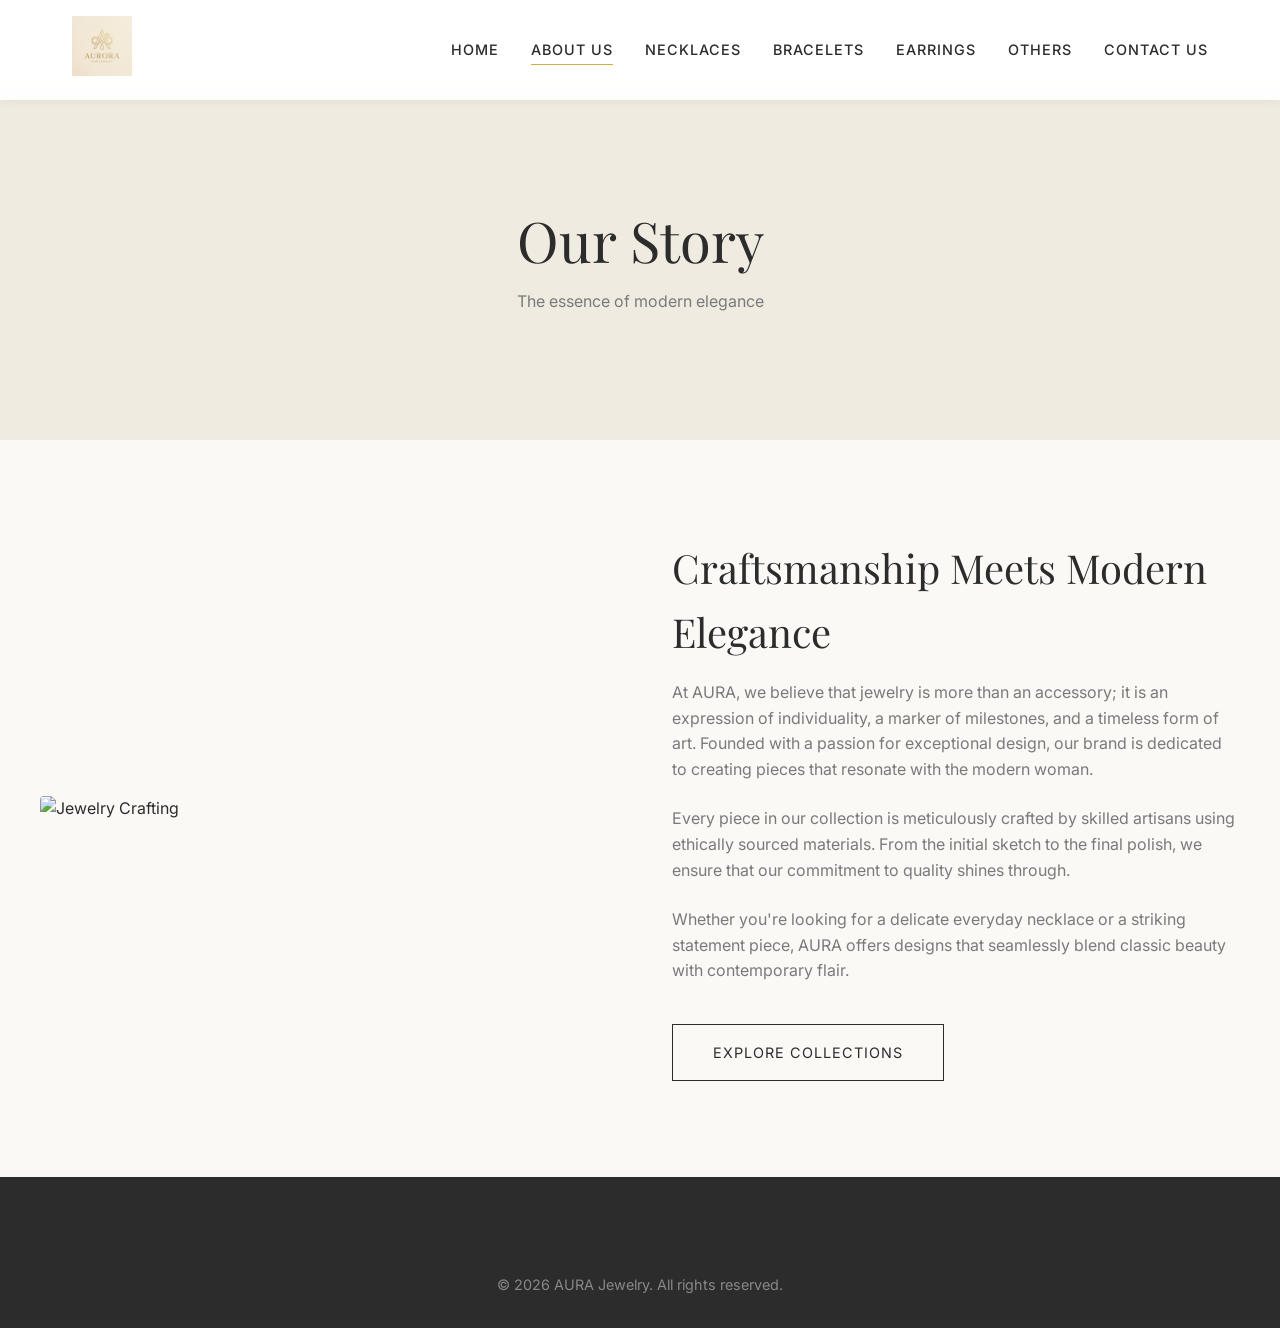
==== about.html @ 78b6ec24 "Add files via upload" ====
<!DOCTYPE html>
<html lang="en">
<head>
    <meta charset="UTF-8">
    <meta name="viewport" content="width=device-width, initial-scale=1.0">
    <title>About Us | AURA Jewelry</title>
    <link rel="stylesheet" href="css/style.css">
    <link rel="stylesheet" href="https://cdnjs.cloudflare.com/ajax/libs/font-awesome/6.4.0/css/all.min.css">
</head>
<body>
    <header>
        <div class="nav-container">
            <a href="index.html" class="logo">
                <img src="images/logo.png" alt="AURA Jewelry Logo">
            </a>
            <nav class="nav-links">
                <a href="index.html">Home</a>
                <a href="about.html" class="active">About Us</a>
                <a href="necklaces.html">Necklaces</a>
                <a href="bracelets.html">Bracelets</a>
                <a href="earrings.html">Earrings</a>
                <a href="others.html">Others</a>
                <a href="contact.html">Contact Us</a>
            </nav>
            <div class="mobile-menu-btn">
                <i class="fas fa-bars"></i>
            </div>
        </div>
    </header>

    <main>
        <div class="page-header">
            <div class="container">
                <h1>Our Story</h1>
                <p style="margin-top: 1rem; color: var(--text-light);">The essence of modern elegance</p>
            </div>
        </div>

        <section class="section container">
            <div class="about-content">
                <div class="about-img">
                    <img src="https://images.unsplash.com/photo-1573408301145-b98c41460c38?q=80&w=800&auto=format&fit=crop" alt="Jewelry Crafting">
                </div>
                <div class="about-text">
                    <h2>Craftsmanship Meets Modern Elegance</h2>
                    <p>At AURA, we believe that jewelry is more than an accessory; it is an expression of individuality, a marker of milestones, and a timeless form of art. Founded with a passion for exceptional design, our brand is dedicated to creating pieces that resonate with the modern woman.</p>
                    <p>Every piece in our collection is meticulously crafted by skilled artisans using ethically sourced materials. From the initial sketch to the final polish, we ensure that our commitment to quality shines through.</p>
                    <p>Whether you're looking for a delicate everyday necklace or a striking statement piece, AURA offers designs that seamlessly blend classic beauty with contemporary flair.</p>
                    <a href="necklaces.html" class="btn btn-outline" style="margin-top: 1rem;">Explore Collections</a>
                </div>
            </div>
        </section>
    </main>

    <footer>
        <div class="container">
            <div class="footer-bottom" style="border-top: none;">
                <p>&copy; 2026 AURA Jewelry. All rights reserved.</p>
            </div>
        </div>
    </footer>

    <script src="js/main.js"></script>
</body>
</html>
---- css/style.css ----
@import url('https://fonts.googleapis.com/css2?family=Playfair+Display:ital,wght@0,400;0,600;1,400&family=Inter:wght@300;400;500&display=swap');

:root {
    --primary-color: #D4AF37; /* Gold */
    --secondary-color: #B76E79; /* Rose Gold */
    --bg-color: #FAF9F6; /* Off-white */
    --text-dark: #2C2C2C;
    --text-light: #7A7A7A;
    --white: #FFFFFF;
    --font-heading: 'Playfair Display', serif;
    --font-body: 'Inter', sans-serif;
    --transition: all 0.3s cubic-bezier(0.25, 0.8, 0.25, 1);
}

* {
    margin: 0;
    padding: 0;
    box-sizing: border-box;
}

body {
    font-family: var(--font-body);
    background-color: var(--bg-color);
    color: var(--text-dark);
    line-height: 1.6;
    overflow-x: hidden;
}

a {
    text-decoration: none;
    color: inherit;
    transition: var(--transition);
}

ul {
    list-style: none;
}

/* Typography */
h1, h2, h3, h4 {
    font-family: var(--font-heading);
    font-weight: 400;
}

h1 { font-size: 3.5rem; line-height: 1.2; }
h2 { font-size: 2.5rem; margin-bottom: 1rem; }
h3 { font-size: 1.5rem; margin-bottom: 0.5rem; }

/* Header & Navigation */
header {
    background-color: rgba(255, 255, 255, 0.95);
    backdrop-filter: blur(10px);
    position: fixed;
    width: 100%;
    top: 0;
    z-index: 1000;
    box-shadow: 0 2px 10px rgba(0,0,0,0.05);
}

.nav-container {
    max-width: 1200px;
    margin: 0 auto;
    padding: 1rem 2rem;
    display: flex;
    justify-content: space-between;
    align-items: center;
}

.logo img {
    height: 60px;
    object-fit: contain;
}

.nav-links {
    display: flex;
    gap: 2rem;
}

.nav-links a {
    font-size: 0.9rem;
    text-transform: uppercase;
    letter-spacing: 1px;
    font-weight: 500;
    position: relative;
}

.nav-links a::after {
    content: '';
    position: absolute;
    width: 0;
    height: 1px;
    bottom: -4px;
    left: 0;
    background-color: var(--primary-color);
    transition: var(--transition);
}

.nav-links a:hover::after, .nav-links a.active::after {
    width: 100%;
}

.mobile-menu-btn {
    display: none;
    font-size: 1.5rem;
    cursor: pointer;
}

/* Layout container */
.container {
    max-width: 1200px;
    margin: 0 auto;
    padding: 0 2rem;
}

/* Hero Section */
.hero {
    height: 100vh;
    display: flex;
    align-items: center;
    justify-content: center;
    text-align: center;
    background: linear-gradient(rgba(250, 249, 246, 0.8), rgba(250, 249, 246, 0.8)), url('https://images.unsplash.com/photo-1599643478514-4a42041628d6?q=80&w=2000&auto=format&fit=crop') center/cover;
    padding-top: 80px;
}

.hero-content {
    max-width: 800px;
    animation: fadeIn 1s ease-out forwards;
}

.hero p {
    font-size: 1.2rem;
    color: var(--text-light);
    margin: 1.5rem 0 2.5rem;
}

.btn {
    display: inline-block;
    padding: 1rem 2.5rem;
    background-color: var(--text-dark);
    color: var(--white);
    text-transform: uppercase;
    letter-spacing: 1px;
    font-size: 0.9rem;
    border: 1px solid var(--text-dark);
    cursor: pointer;
}

.btn:hover {
    background-color: transparent;
    color: var(--text-dark);
}

.btn-outline {
    background-color: transparent;
    color: var(--text-dark);
}

.btn-outline:hover {
    background-color: var(--text-dark);
    color: var(--white);
}

/* Section styles */
.section {
    padding: 6rem 0;
}

.section-title {
    text-align: center;
    margin-bottom: 4rem;
}

/* Product Grid */
.product-grid {
    display: grid;
    grid-template-columns: repeat(auto-fill, minmax(250px, 1fr));
    gap: 3rem 2rem;
}

.product-card {
    text-align: center;
    group: hover;
    transition: var(--transition);
}

.product-image-container {
    position: relative;
    overflow: hidden;
    margin-bottom: 1.5rem;
    background-color: var(--white);
    aspect-ratio: 4/5;
    display: flex;
    align-items: center;
    justify-content: center;
}

.product-image-container img {
    width: 100%;
    height: 100%;
    object-fit: cover;
    transition: transform 0.7s ease;
}

.product-card:hover .product-image-container img {
    transform: scale(1.05);
}

.product-overlay {
    position: absolute;
    bottom: -50px;
    left: 0;
    width: 100%;
    display: flex;
    justify-content: center;
    gap: 1rem;
    transition: bottom 0.3s ease;
    padding-bottom: 1rem;
}

.product-card:hover .product-overlay {
    bottom: 0;
}

.action-btn {
    background: rgba(255, 255, 255, 0.9);
    border: none;
    width: 40px;
    height: 40px;
    border-radius: 50%;
    display: flex;
    align-items: center;
    justify-content: center;
    cursor: pointer;
    box-shadow: 0 2px 5px rgba(0,0,0,0.1);
    transition: var(--transition);
}

.action-btn:hover {
    background: var(--primary-color);
    color: white;
}

.product-title {
    font-family: var(--font-body);
    font-size: 1rem;
    margin-bottom: 0.5rem;
}

.product-price {
    color: var(--text-light);
    font-family: var(--font-heading);
    font-style: italic;
}

/* Footer */
footer {
    background-color: var(--text-dark);
    color: var(--white);
    padding: 4rem 0 2rem;
}

.footer-content {
    display: grid;
    grid-template-columns: repeat(auto-fit, minmax(200px, 1fr));
    gap: 3rem;
    margin-bottom: 3rem;
}

.footer-col h4 {
    color: var(--primary-color);
    font-size: 1.2rem;
    margin-bottom: 1.5rem;
}

.footer-col ul li {
    margin-bottom: 0.8rem;
}

.footer-col a {
    color: #ccc;
}

.footer-col a:hover {
    color: var(--primary-color);
}

.footer-bottom {
    text-align: center;
    padding-top: 2rem;
    border-top: 1px solid rgba(255,255,255,0.1);
    color: #888;
    font-size: 0.9rem;
}

/* About Page */
.page-header {
    height: 40vh;
    display: flex;
    align-items: center;
    justify-content: center;
    background-color: #f0ebe1;
    margin-top: 80px;
    text-align: center;
}

.about-content {
    display: grid;
    grid-template-columns: 1fr 1fr;
    gap: 4rem;
    align-items: center;
}

.about-text p {
    margin-bottom: 1.5rem;
    color: var(--text-light);
}

.about-img img {
    width: 100%;
    border-radius: 4px;
}

/* Contact Page */
.contact-wrapper {
    display: grid;
    grid-template-columns: 1fr 1fr;
    gap: 4rem;
}

.contact-info-item {
    margin-bottom: 2rem;
}

.contact-info-item h4 {
    margin-bottom: 0.5rem;
}

.contact-form {
    display: flex;
    flex-direction: column;
    gap: 1.5rem;
}

.form-group input, .form-group textarea {
    width: 100%;
    padding: 1rem;
    border: 1px solid #ddd;
    background: transparent;
    font-family: inherit;
    outline: none;
    transition: border-color 0.3s;
}

.form-group input:focus, .form-group textarea:focus {
    border-color: var(--primary-color);
}

/* Product Detail Page */
.product-detail-container {
    display: grid;
    grid-template-columns: 1fr 1fr;
    gap: 4rem;
    margin-top: 120px;
    margin-bottom: 6rem;
}

.product-gallery img {
    width: 100%;
    border-radius: 4px;
}

.product-info h1 {
    font-size: 2.5rem;
    margin-bottom: 1rem;
}

.product-info .price {
    font-size: 1.5rem;
    color: var(--primary-color);
    font-family: var(--font-heading);
    margin-bottom: 2rem;
}

.product-info .desc {
    color: var(--text-light);
    margin-bottom: 2rem;
    line-height: 1.8;
}

.add-to-cart-wrapper {
    display: flex;
    gap: 1rem;
    margin-bottom: 3rem;
}

.qty-input {
    width: 80px;
    padding: 0.8rem;
    border: 1px solid #ddd;
    text-align: center;
}

/* Animations */
@keyframes fadeIn {
    from { opacity: 0; transform: translateY(20px); }
    to { opacity: 1; transform: translateY(0); }
}

/* Responsive */
@media (max-width: 768px) {
    h1 { font-size: 2.5rem; }
    h2 { font-size: 2rem; }
    
    .nav-links {
        position: fixed;
        top: 80px;
        left: -100%;
        width: 100%;
        height: calc(100vh - 80px);
        background: var(--white);
        flex-direction: column;
        align-items: center;
        justify-content: center;
        transition: 0.5s ease;
    }

    .nav-links.active {
        left: 0;
    }

    .mobile-menu-btn {
        display: block;
    }

    .about-content, .contact-wrapper, .product-detail-container {
        grid-template-columns: 1fr;
    }
}
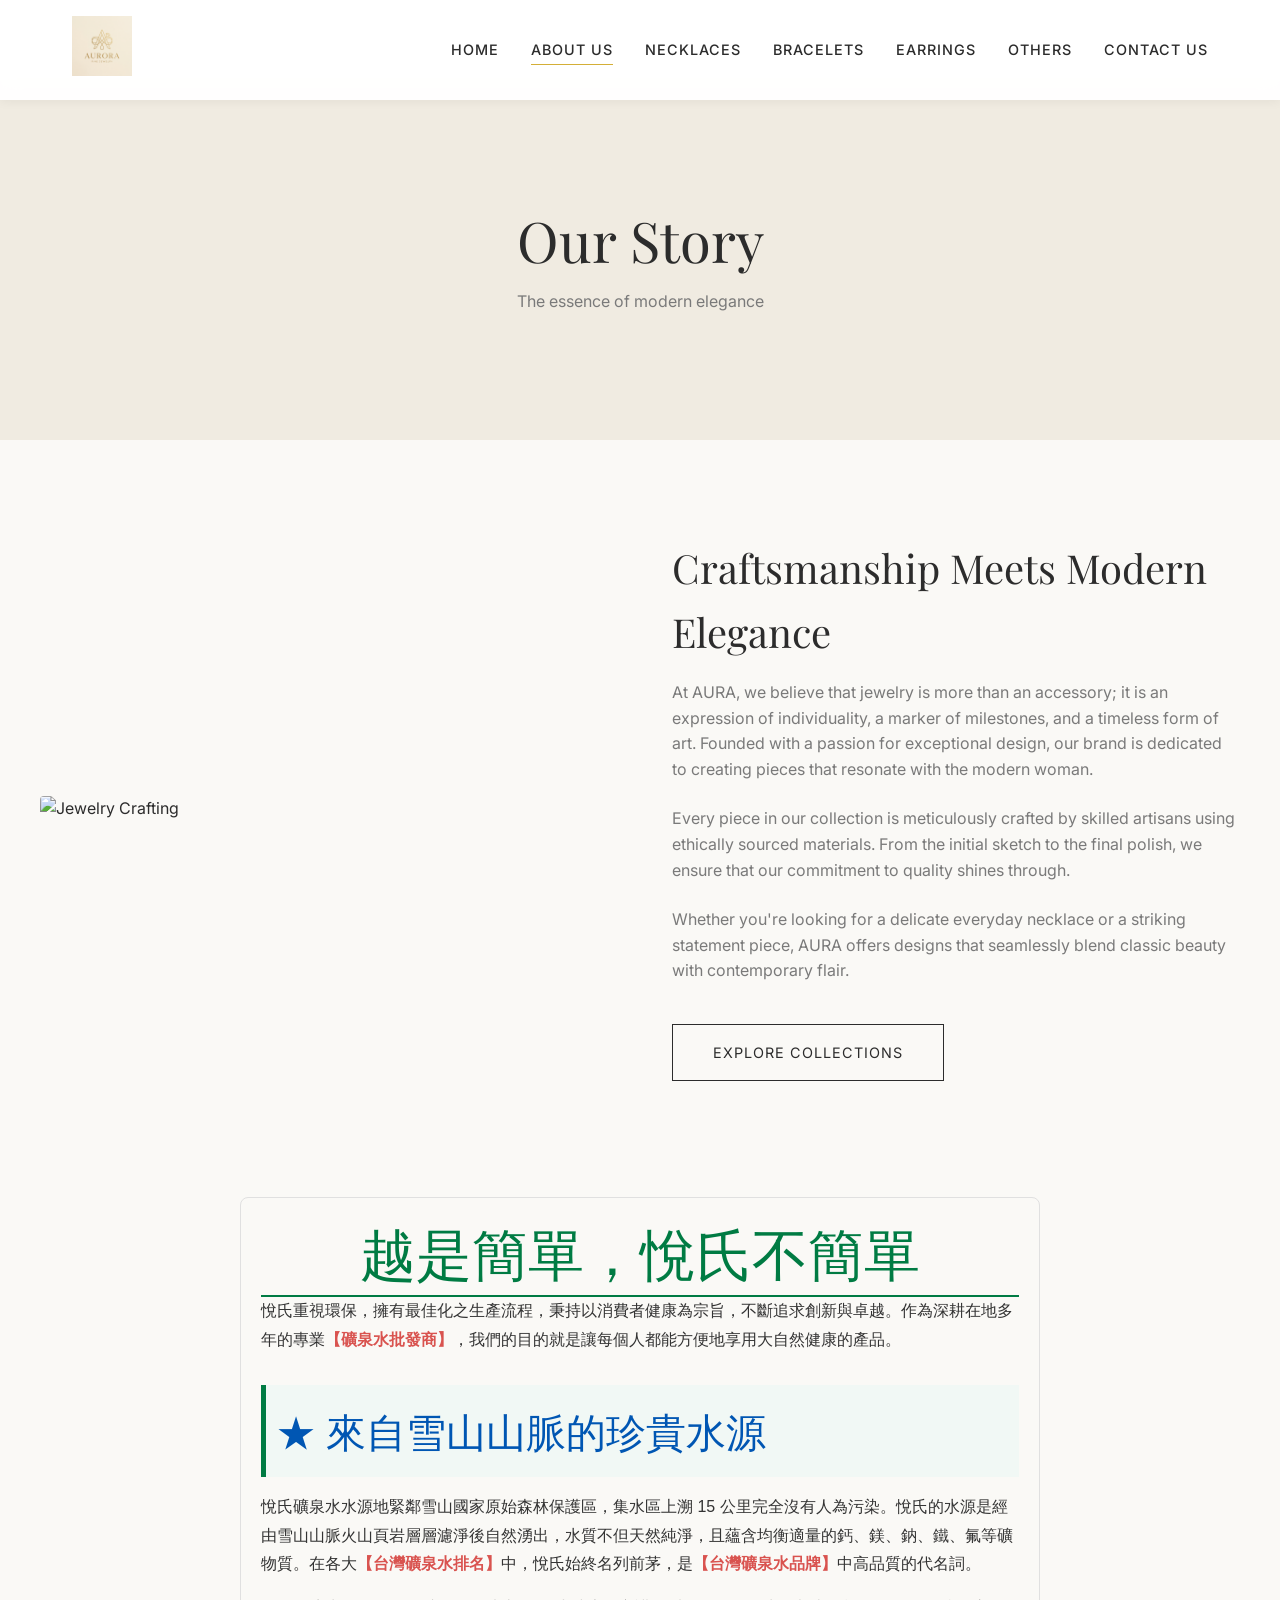
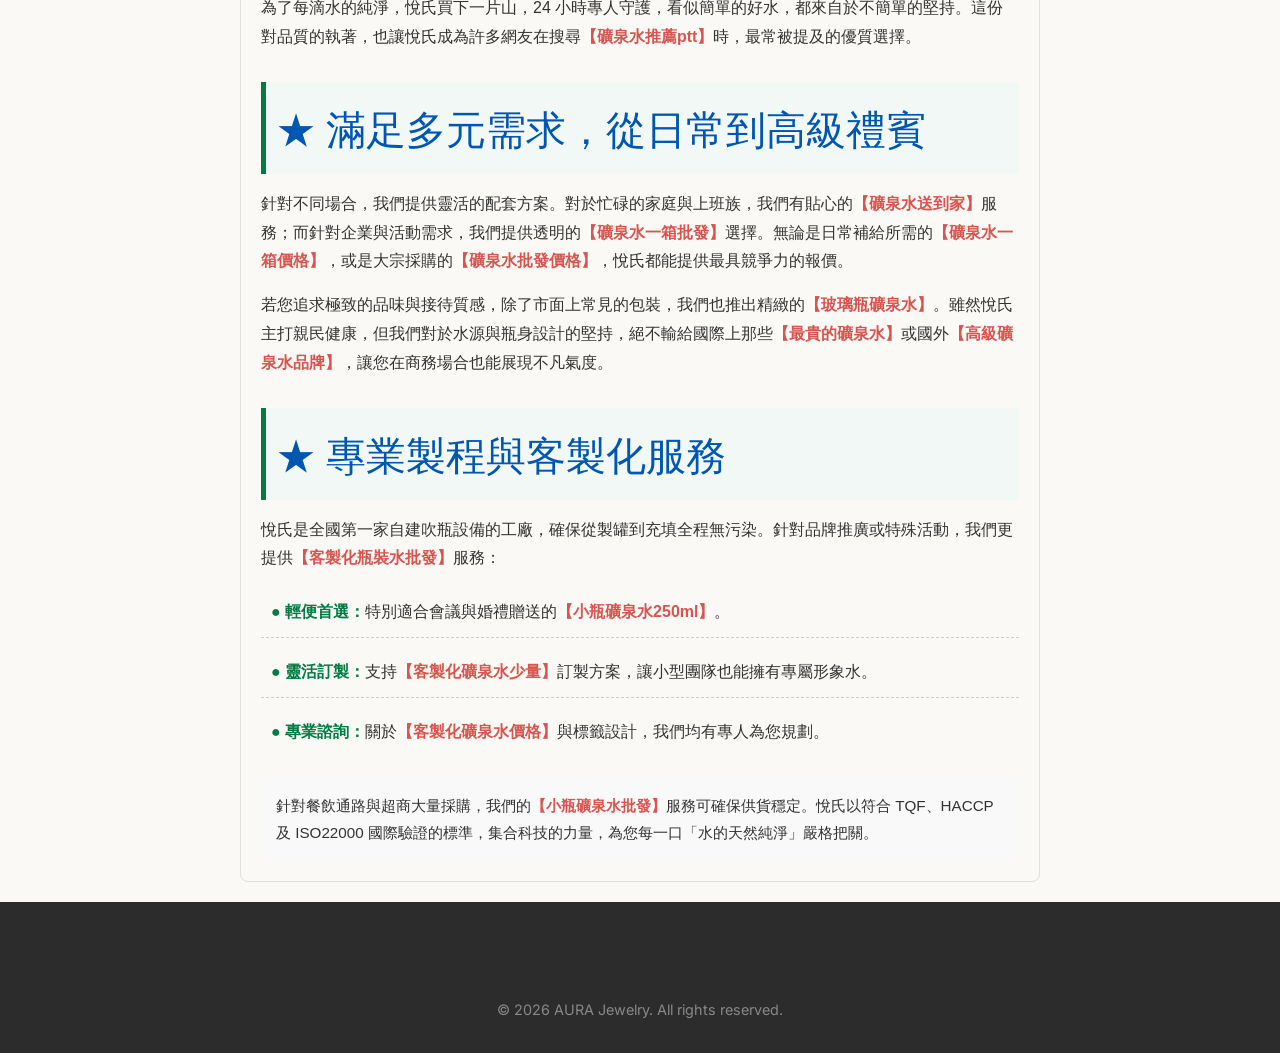
==== commit 244ed932: "Add files via upload" ====
--- a/about.html
+++ b/about.html
@@ -51,7 +51,51 @@
             </div>
         </section>
     </main>
+<div style="font-family: 'Microsoft JhengHei', sans-serif; line-height: 1.8; color: #333; max-width: 800px; margin: 20px auto; padding: 20px; border: 1px solid #e0e0e0; border-radius: 8px;">
+    
+    <h1 style="color: #007b43; text-align: center; border-bottom: 2px solid #007b43; padding-bottom: 10px;">越是簡單，悅氏不簡單</h1>
+    
+    <p style="margin-bottom: 15px;">
+        悅氏重視環保，擁有最佳化之生產流程，秉持以消費者健康為宗旨，不斷追求創新與卓越。作為深耕在地多年的專業<strong style="color: #d9534f;">【礦泉水批發商】</strong>，我們的目的就是讓每個人都能方便地享用大自然健康的產品。
+    </p>
 
+    <h2 style="color: #0056b3; background-color: #f1f8f5; padding: 10px; border-left: 5px solid #007b43; margin-top: 30px;">★ 來自雪山山脈的珍貴水源</h2>
+    <p style="margin-bottom: 15px;">
+        悅氏礦泉水水源地緊鄰雪山國家原始森林保護區，集水區上溯 15 公里完全沒有人為污染。悅氏的水源是經由雪山山脈火山頁岩層層濾淨後自然湧出，水質不但天然純淨，且蘊含均衡適量的鈣、鎂、鈉、鐵、氟等礦物質。在各大<strong style="color: #d9534f;">【台灣礦泉水排名】</strong>中，悅氏始終名列前茅，是<strong style="color: #d9534f;">【台灣礦泉水品牌】</strong>中高品質的代名詞。
+    </p>
+    <p style="margin-bottom: 15px;">
+        為了每滴水的純淨，悅氏買下一片山，24 小時專人守護，看似簡單的好水，都來自於不簡單的堅持。這份對品質的執著，也讓悅氏成為許多網友在搜尋<strong style="color: #d9534f;">【礦泉水推薦ptt】</strong>時，最常被提及的優質選擇。
+    </p>
+
+    <h2 style="color: #0056b3; background-color: #f1f8f5; padding: 10px; border-left: 5px solid #007b43; margin-top: 30px;">★ 滿足多元需求，從日常到高級禮賓</h2>
+    <p style="margin-bottom: 15px;">
+        針對不同場合，我們提供靈活的配套方案。對於忙碌的家庭與上班族，我們有貼心的<strong style="color: #d9534f;">【礦泉水送到家】</strong>服務；而針對企業與活動需求，我們提供透明的<strong style="color: #d9534f;">【礦泉水一箱批發】</strong>選擇。無論是日常補給所需的<strong style="color: #d9534f;">【礦泉水一箱價格】</strong>，或是大宗採購的<strong style="color: #d9534f;">【礦泉水批發價格】</strong>，悅氏都能提供最具競爭力的報價。
+    </p>
+    <p style="margin-bottom: 15px;">
+        若您追求極致的品味與接待質感，除了市面上常見的包裝，我們也推出精緻的<strong style="color: #d9534f;">【玻璃瓶礦泉水】</strong>。雖然悅氏主打親民健康，但我們對於水源與瓶身設計的堅持，絕不輸給國際上那些<strong style="color: #d9534f;">【最貴的礦泉水】</strong>或國外<strong style="color: #d9534f;">【高級礦泉水品牌】</strong>，讓您在商務場合也能展現不凡氣度。
+    </p>
+
+    <h2 style="color: #0056b3; background-color: #f1f8f5; padding: 10px; border-left: 5px solid #007b43; margin-top: 30px;">★ 專業製程與客製化服務</h2>
+    <p style="margin-bottom: 15px;">
+        悅氏是全國第一家自建吹瓶設備的工廠，確保從製罐到充填全程無污染。針對品牌推廣或特殊活動，我們更提供<strong style="color: #d9534f;">【客製化瓶裝水批發】</strong>服務：
+    </p>
+
+    <ul style="list-style: none; padding-left: 0;">
+        <li style="margin-bottom: 10px; padding: 10px; border-bottom: 1px dashed #ccc;">
+            <strong style="color: #007b43;">● 輕便首選：</strong>特別適合會議與婚禮贈送的<strong style="color: #d9534f;">【小瓶礦泉水250ml】</strong>。
+        </li>
+        <li style="margin-bottom: 10px; padding: 10px; border-bottom: 1px dashed #ccc;">
+            <strong style="color: #007b43;">● 靈活訂製：</strong>支持<strong style="color: #d9534f;">【客製化礦泉水少量】</strong>訂製方案，讓小型團隊也能擁有專屬形象水。
+        </li>
+        <li style="margin-bottom: 10px; padding: 10px;">
+            <strong style="color: #007b43;">● 專業諮詢：</strong>關於<strong style="color: #d9534f;">【客製化礦泉水價格】</strong>與標籤設計，我們均有專人為您規劃。
+        </li>
+    </ul>
+
+    <p style="margin-top: 20px; padding: 15px; background-color: #f9f9f9; border-radius: 5px; font-size: 0.95em;">
+        針對餐飲通路與超商大量採購，我們的<strong style="color: #d9534f;">【小瓶礦泉水批發】</strong>服務可確保供貨穩定。悅氏以符合 TQF、HACCP 及 ISO22000 國際驗證的標準，集合科技的力量，為您每一口「水的天然純淨」嚴格把關。
+    </p>
+</div>
     <footer>
         <div class="container">
             <div class="footer-bottom" style="border-top: none;">
